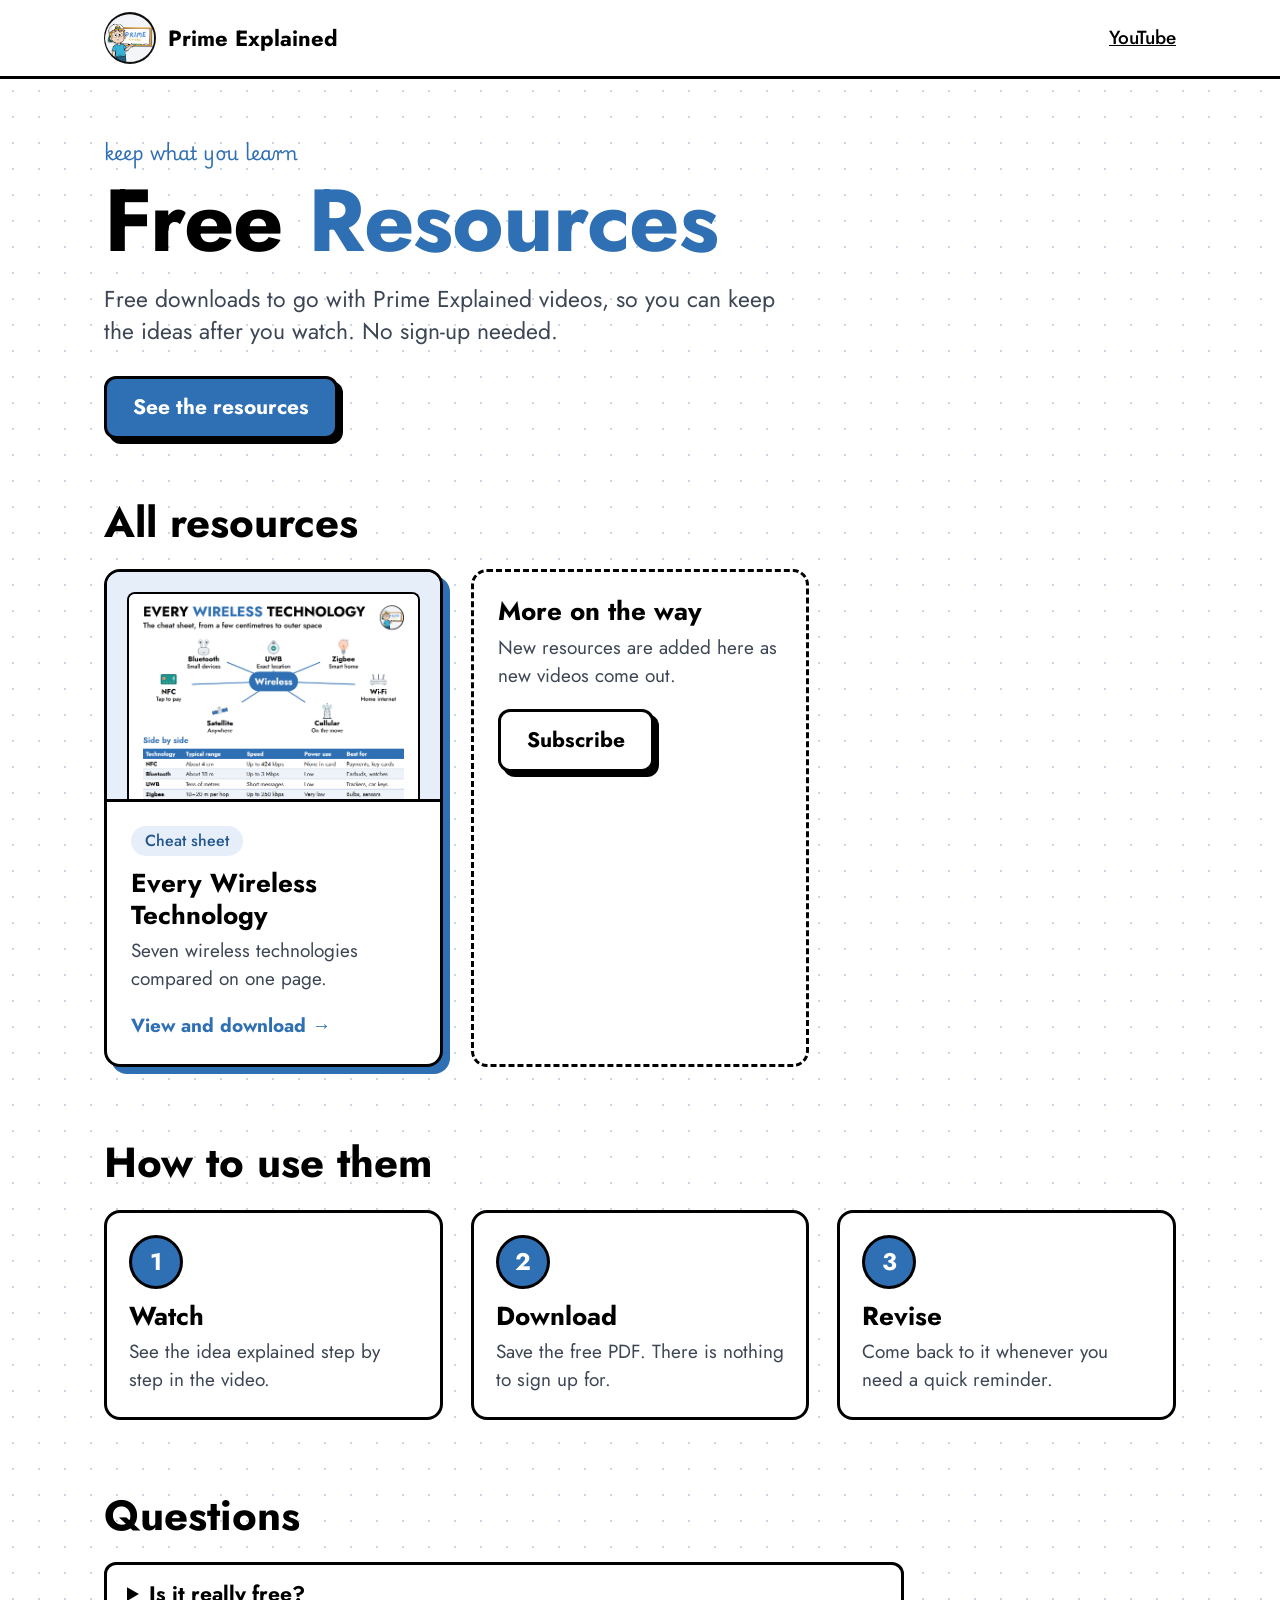
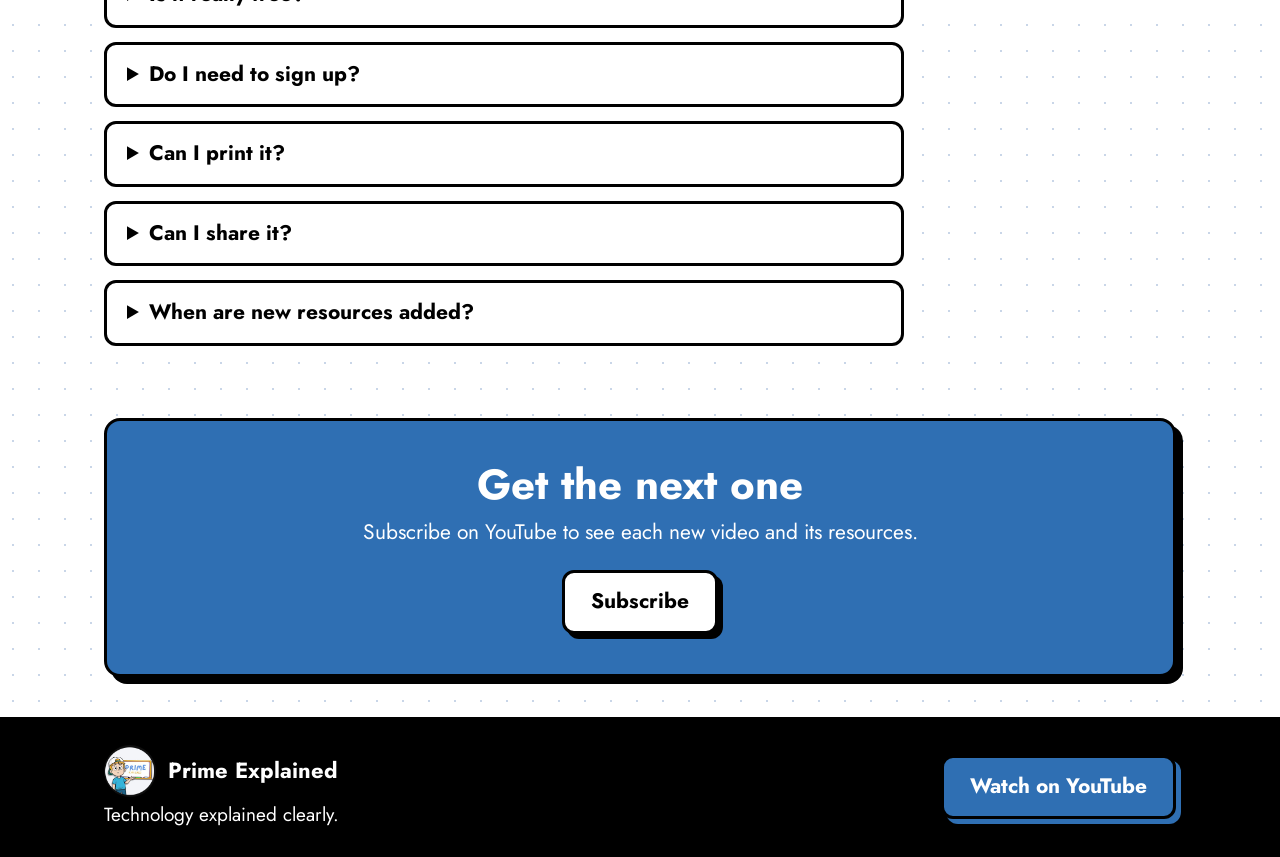
==== index.html @ 4dd576f8 "Remove the hero animation and its illustration Co-Authored-By: Claude Opus 5.5 <noreply@anthropic.co" ====
<!doctype html>
<html lang="en">
<head>
  <meta charset="utf-8">
  <meta name="viewport" content="width=device-width, initial-scale=1">
  <title>Prime Explained Free Resources</title>
  <meta name="description" content="Free resources from the Prime Explained YouTube channel. Download them with no sign-up.">
  <meta property="og:title" content="Prime Explained Free Resources">
  <meta property="og:description" content="Free downloads to go with every Prime Explained video. No sign-up needed.">
  <meta property="og:image" content="https://primeexplained.github.io/resources/assets/prime-explained.png">
  <link rel="preconnect" href="https://fonts.googleapis.com">
  <link rel="stylesheet" href="https://fonts.googleapis.com/css2?family=Jost:wght@400;500;700&family=Playwrite+US+Modern&display=swap">
  <link rel="icon" href="assets/prime-explained.png">
  <link rel="stylesheet" href="style.css?v=3">
</head>
<body>
  <div class="top"><div class="wrap">
    <a class="brand" href="./"><img src="assets/prime-explained.png" alt="">Prime Explained</a>
    <nav><a href="https://www.youtube.com/@theprimexplained">YouTube</a></nav>
  </div></div>

  <main class="wrap">
    <div class="hero">
      <div>
        <p class="hand">keep what you learn</p>
        <h1>Free <span>Resources</span></h1>
        <p class="lead">Free downloads to go with Prime Explained videos, so you can keep the ideas after you watch. No sign-up needed.</p>
        <a class="button" href="#resources">See the resources</a>
      </div>
    </div>

    <section id="resources">
      <h2>All resources</h2>
      <div class="grid">
        <a class="card feature" href="wireless/">
          <div class="thumb"><img src="assets/wireless-cheat-sheet.png" width="1240" height="1754" alt="Preview of the wireless technology cheat sheet"></div>
          <div class="body">
            <span class="tag">Cheat sheet</span>
            <h3>Every Wireless Technology</h3>
            <p>Seven wireless technologies compared on one page.</p>
            <span class="more">View and download &rarr;</span>
          </div>
        </a>
        <div class="card soon">
          <h3>More on the way</h3>
          <p>New resources are added here as new videos come out.</p>
          <a class="button plain" href="https://www.youtube.com/@theprimexplained?sub_confirmation=1">Subscribe</a>
        </div>
      </div>
    </section>

    <section>
      <h2>How to use them</h2>
      <ol class="steps">
        <li><h3>Watch</h3><p>See the idea explained step by step in the video.</p></li>
        <li><h3>Download</h3><p>Save the free PDF. There is nothing to sign up for.</p></li>
        <li><h3>Revise</h3><p>Come back to it whenever you need a quick reminder.</p></li>
      </ol>
    </section>

    <section>
      <h2>Questions</h2>
      <div class="faq">
        <details><summary>Is it really free?</summary><p>Yes. Every resource here is free to download.</p></details>
        <details><summary>Do I need to sign up?</summary><p>No. There is no account to create and no email address to give.</p></details>
        <details><summary>Can I print it?</summary><p>Yes. The PDFs are made to print on A4 paper.</p></details>
        <details><summary>Can I share it?</summary><p>Yes. Send the link to this page to anyone it could help.</p></details>
        <details><summary>When are new resources added?</summary><p>They are added here as new Prime Explained videos come out.</p></details>
      </div>
    </section>

    <section class="cta">
      <h2>Get the next one</h2>
      <p>Subscribe on YouTube to see each new video and its resources.</p>
      <a class="button plain" href="https://www.youtube.com/@theprimexplained?sub_confirmation=1">Subscribe</a>
    </section>
  </main>

  <footer><div class="wrap">
    <div>
      <a class="brand" href="./"><img src="assets/prime-explained.png" alt="">Prime Explained</a>
      <p>Technology explained clearly.</p>
    </div>
    <a class="button" href="https://www.youtube.com/@theprimexplained">Watch on YouTube</a>
  </div></footer>
</body>
</html>
---- style.css ----
:root {
  --blue: #2F6FB3;
  --blue-dark: #24578F;
  --blue-soft: #E6EFF9;
  --ink: #000000;
  --muted: #3D4654;
  --paper: #FFFFFF;
  --dot: #C9D6E8;
  --line: 3px solid var(--ink);
  --hand: "Playwrite US Modern", "Segoe Script", cursive;
}

* { box-sizing: border-box; }

html { scroll-behavior: smooth; }

body {
  margin: 0;
  color: var(--ink);
  background-color: var(--paper);
  background-image: radial-gradient(var(--dot) 1.5px, transparent 1.5px);
  background-size: 26px 26px;
  font-family: "Jost", "Futura", "Century Gothic", sans-serif;
  font-size: 19px;
  line-height: 1.5;
}

a:focus-visible { outline: 3px solid var(--blue); outline-offset: 3px; }

.wrap { max-width: 1120px; margin: 0 auto; padding: 0 24px; }

/* Header */
.top { background: var(--paper); border-bottom: var(--line); }
.top .wrap { display: flex; align-items: center; justify-content: space-between; gap: 16px; padding-top: 12px; padding-bottom: 12px; }
.brand { display: flex; align-items: center; gap: 12px; color: var(--ink); font-weight: 700; font-size: 22px; text-decoration: none; }
.brand img { width: 52px; height: 52px; border-radius: 50%; }
.top nav a { color: var(--ink); font-weight: 500; }

/* Buttons */
.button {
  display: inline-block;
  padding: 13px 26px;
  background: var(--blue);
  color: #FFFFFF;
  border: var(--line);
  border-radius: 12px;
  box-shadow: 5px 5px 0 var(--ink);
  font-weight: 700;
  font-size: 21px;
  text-decoration: none;
  transition: transform 0.12s ease, box-shadow 0.12s ease;
}
.button:hover { transform: translate(2px, 2px); box-shadow: 3px 3px 0 var(--ink); }
.button.plain { background: var(--paper); color: var(--ink); }

/* Type */
h1 { font-size: clamp(50px, 8vw, 88px); line-height: 1; margin: 0 0 18px; font-weight: 700; letter-spacing: -0.01em; }
h1 span { color: var(--blue); }
h2 { font-size: clamp(30px, 4.5vw, 42px); line-height: 1.15; margin: 0 0 22px; }
h3 { font-size: 26px; line-height: 1.2; margin: 0 0 6px; }
.lead { font-size: 23px; line-height: 1.4; color: var(--muted); margin: 0 0 28px; max-width: 30em; }
.hand { font-family: var(--hand); color: var(--blue); font-size: 19px; line-height: 1.7; margin: 0 0 10px; }
.note { color: var(--muted); font-size: 17px; margin: 14px 0 0; }

/* Hero */
.hero { padding: 56px 0 24px; }

/* Sections */
section { padding: 36px 0; }

.grid { display: grid; grid-template-columns: repeat(auto-fill, minmax(300px, 1fr)); gap: 28px; }

.card {
  background: var(--paper);
  border: var(--line);
  border-radius: 16px;
  box-shadow: 7px 7px 0 var(--blue);
}

.feature { display: flex; flex-direction: column; overflow: hidden; color: var(--ink); text-decoration: none; transition: transform 0.12s ease, box-shadow 0.12s ease; }
.feature:hover { transform: translate(2px, 2px); box-shadow: 5px 5px 0 var(--blue); }
.feature .thumb { background: var(--blue-soft); border-bottom: var(--line); padding: 20px 20px 0; overflow: hidden; height: 230px; }
.feature .thumb img { display: block; width: 100%; height: auto; border: 2px solid var(--ink); border-bottom: 0; border-radius: 8px 8px 0 0; }
.feature .body { flex: 1; padding: 24px; display: flex; flex-direction: column; align-items: flex-start; }
.feature .body p { margin: 0 0 18px; color: var(--muted); }
.more { margin-top: auto; font-weight: 700; color: var(--blue); }

.tag { display: inline-block; background: var(--blue-soft); color: var(--blue-dark); border-radius: 999px; padding: 3px 14px; font-weight: 500; font-size: 16px; margin-bottom: 12px; }

.soon { padding: 24px; box-shadow: none; border-style: dashed; display: flex; flex-direction: column; align-items: flex-start; }
.soon p { margin: 0 0 18px; color: var(--muted); }

.steps { display: grid; grid-template-columns: repeat(3, 1fr); gap: 28px; margin: 0; padding: 0; list-style: none; counter-reset: step; }
.steps li { counter-increment: step; padding: 22px; background: var(--paper); border: var(--line); border-radius: 16px; }
.steps li::before { content: counter(step); display: flex; align-items: center; justify-content: center; width: 48px; height: 48px; margin-bottom: 12px; border: var(--line); border-radius: 50%; background: var(--blue); color: #FFFFFF; font-weight: 700; font-size: 24px; }
.steps p { margin: 0; color: var(--muted); }


.faq { display: grid; gap: 14px; max-width: 800px; }
.faq details { background: var(--paper); border: var(--line); border-radius: 12px; }
.faq summary { padding: 14px 20px; font-weight: 700; font-size: 21px; cursor: pointer; }
.faq summary:focus-visible { outline: 3px solid var(--blue); outline-offset: 3px; border-radius: 10px; }
.faq p { margin: 0; padding: 0 20px 16px; color: var(--muted); }

.cta { margin: 36px 0 0; padding: 40px 28px; background: var(--blue); border: var(--line); border-radius: 16px; box-shadow: 7px 7px 0 var(--ink); color: #FFFFFF; text-align: center; }
.cta h2 { color: #FFFFFF; margin-bottom: 8px; }
.cta p { margin: 0 0 22px; font-size: 21px; }

/* Resource page */
.crumb { padding: 22px 0 0; margin: 0; font-size: 17px; }
.crumb a { color: var(--blue); font-weight: 500; }
.detail { display: grid; grid-template-columns: 1fr 1fr; gap: 48px; align-items: start; padding: 28px 0 36px; }
.detail h1 { font-size: clamp(44px, 6.5vw, 72px); }
.sheet { display: block; width: 100%; height: auto; padding: 0; overflow: hidden; }
.inside { margin: 32px 0 0; padding: 0; list-style: none; }
.inside li { padding: 11px 0 11px 40px; border-top: 2px solid var(--dot); position: relative; }
.inside li::before { content: "\2713"; position: absolute; left: 4px; top: 10px; color: var(--blue); font-weight: 700; font-size: 22px; }

.techs { display: grid; grid-template-columns: repeat(7, 1fr); gap: 16px; margin: 0; padding: 0; list-style: none; }
.techs li { background: var(--paper); border: var(--line); border-radius: 14px; padding: 14px 6px 10px; text-align: center; font-weight: 700; font-size: 18px; }
.techs img { display: block; width: 100%; height: 70px; object-fit: contain; margin-bottom: 8px; }

/* Footer */
footer { margin-top: 40px; background: var(--ink); color: #FFFFFF; }
footer .wrap { display: flex; align-items: center; justify-content: space-between; flex-wrap: wrap; gap: 20px; padding-top: 28px; padding-bottom: 28px; }
footer .brand { color: #FFFFFF; }
footer p { margin: 4px 0 0; }
footer .button { box-shadow: 5px 5px 0 var(--blue); }

@media (max-width: 860px) {
  .detail { grid-template-columns: 1fr; }
  .hero { padding-top: 36px; }
  .steps { grid-template-columns: 1fr; gap: 18px; }
  .techs { grid-template-columns: repeat(3, 1fr); }
}

@media (max-width: 600px) {
  .grid { grid-template-columns: 1fr; }
  .button { display: block; text-align: center; }
  .feature .button, .soon .button { width: 100%; }
  footer .button { width: 100%; }
}

@media (prefers-reduced-motion: reduce) {
  html { scroll-behavior: auto; }
  .button, .feature { transition: none; }
}
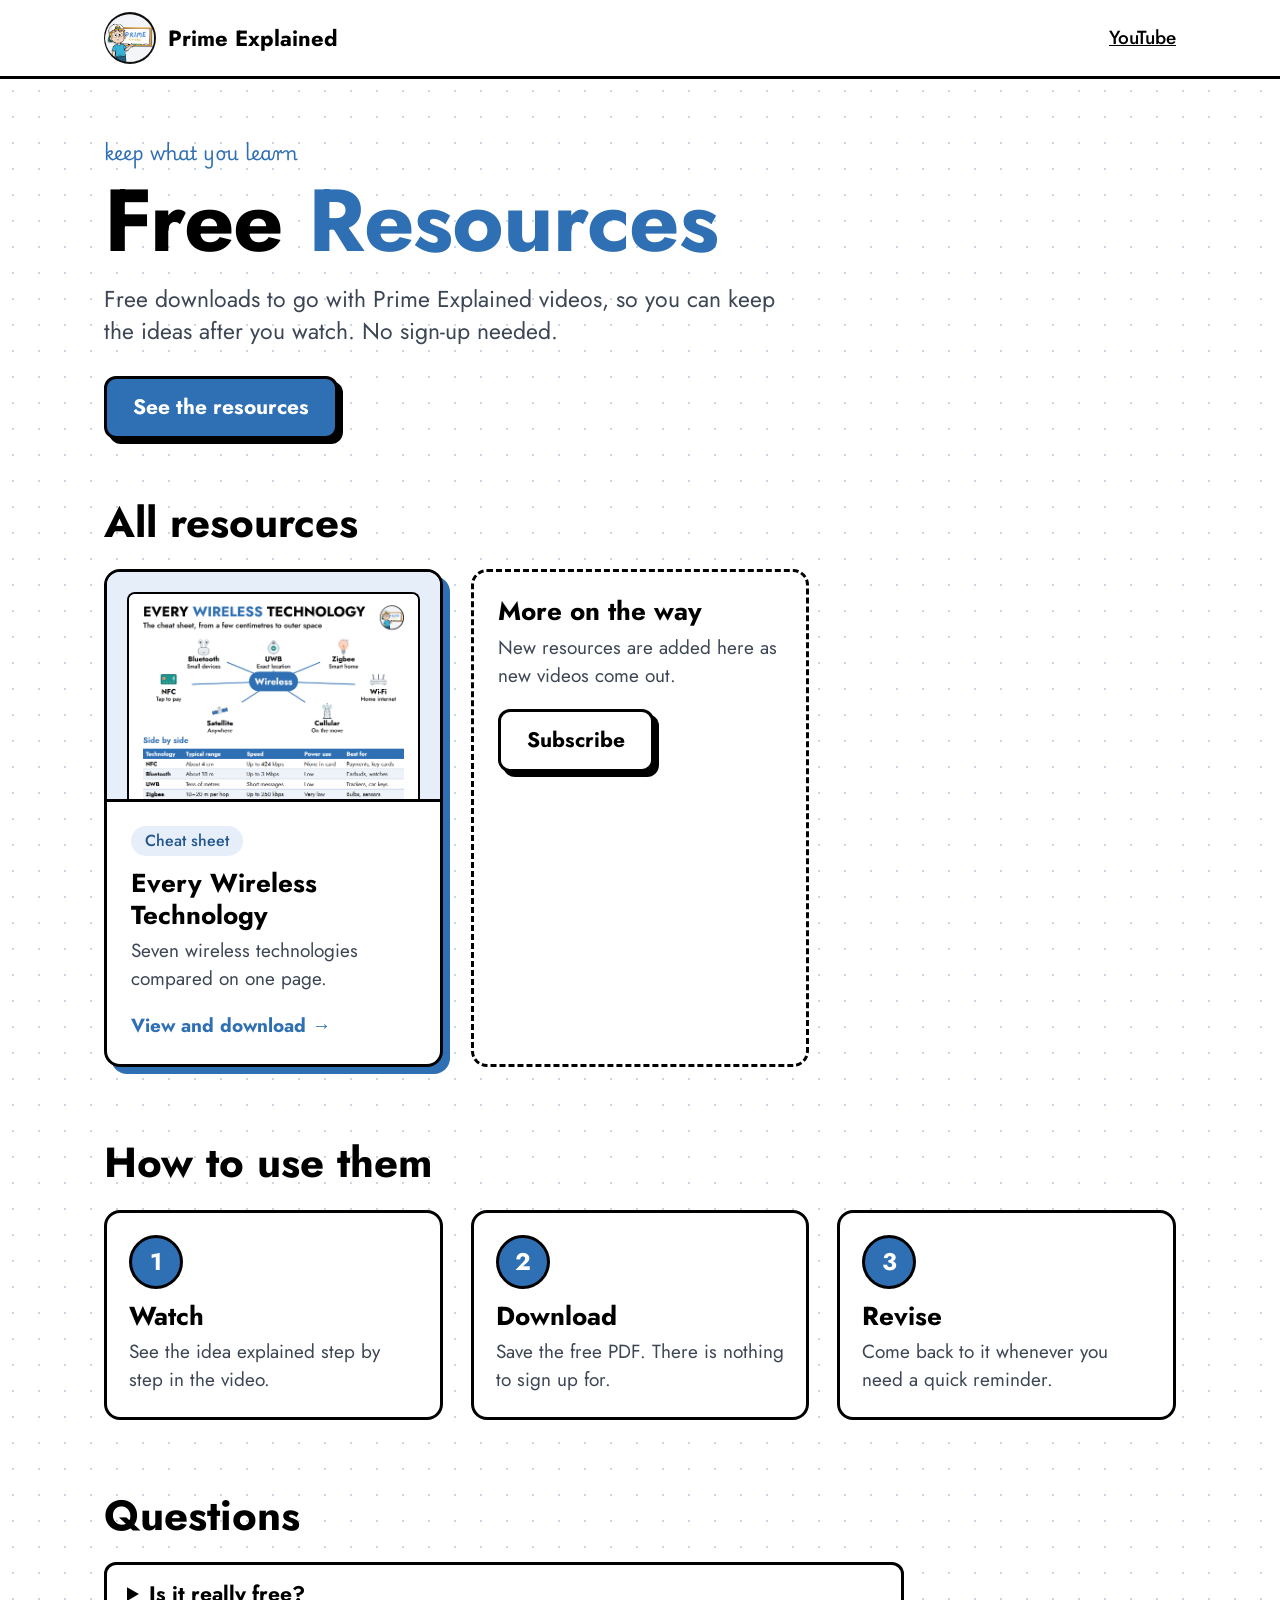
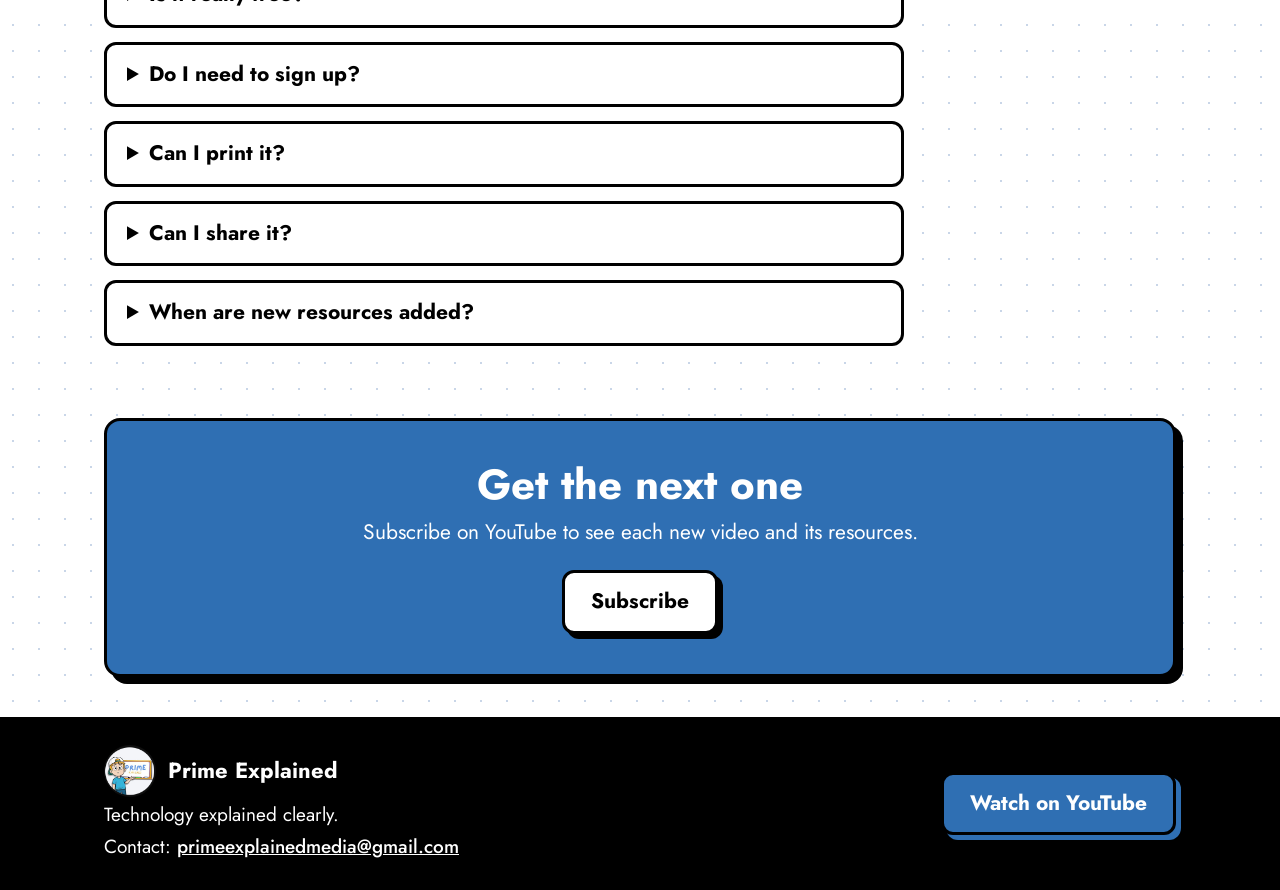
==== commit 6c843fa6: "Add a contact email to the footer Co-Authored-By: Claude Opus 5.5 <noreply@anthropic.com>" ====
--- a/index.html
+++ b/index.html
@@ -11,7 +11,7 @@
   <link rel="preconnect" href="https://fonts.googleapis.com">
   <link rel="stylesheet" href="https://fonts.googleapis.com/css2?family=Jost:wght@400;500;700&family=Playwrite+US+Modern&display=swap">
   <link rel="icon" href="assets/prime-explained.png">
-  <link rel="stylesheet" href="style.css?v=3">
+  <link rel="stylesheet" href="style.css?v=4">
 </head>
 <body>
   <div class="top"><div class="wrap">
@@ -80,8 +80,10 @@
     <div>
       <a class="brand" href="./"><img src="assets/prime-explained.png" alt="">Prime Explained</a>
       <p>Technology explained clearly.</p>
+      <p>Contact: <a class="contact" data-user="primeexplainedmedia" data-domain="gmail.com">primeexplainedmedia [at] gmail.com</a></p>
     </div>
     <a class="button" href="https://www.youtube.com/@theprimexplained">Watch on YouTube</a>
   </div></footer>
+  <script src="contact.js"></script>
 </body>
 </html>
--- a/style.css
+++ b/style.css
@@ -125,6 +125,7 @@
 footer .wrap { display: flex; align-items: center; justify-content: space-between; flex-wrap: wrap; gap: 20px; padding-top: 28px; padding-bottom: 28px; }
 footer .brand { color: #FFFFFF; }
 footer p { margin: 4px 0 0; }
+footer .contact { color: #FFFFFF; font-weight: 500; overflow-wrap: anywhere; }
 footer .button { box-shadow: 5px 5px 0 var(--blue); }
 
 @media (max-width: 860px) {
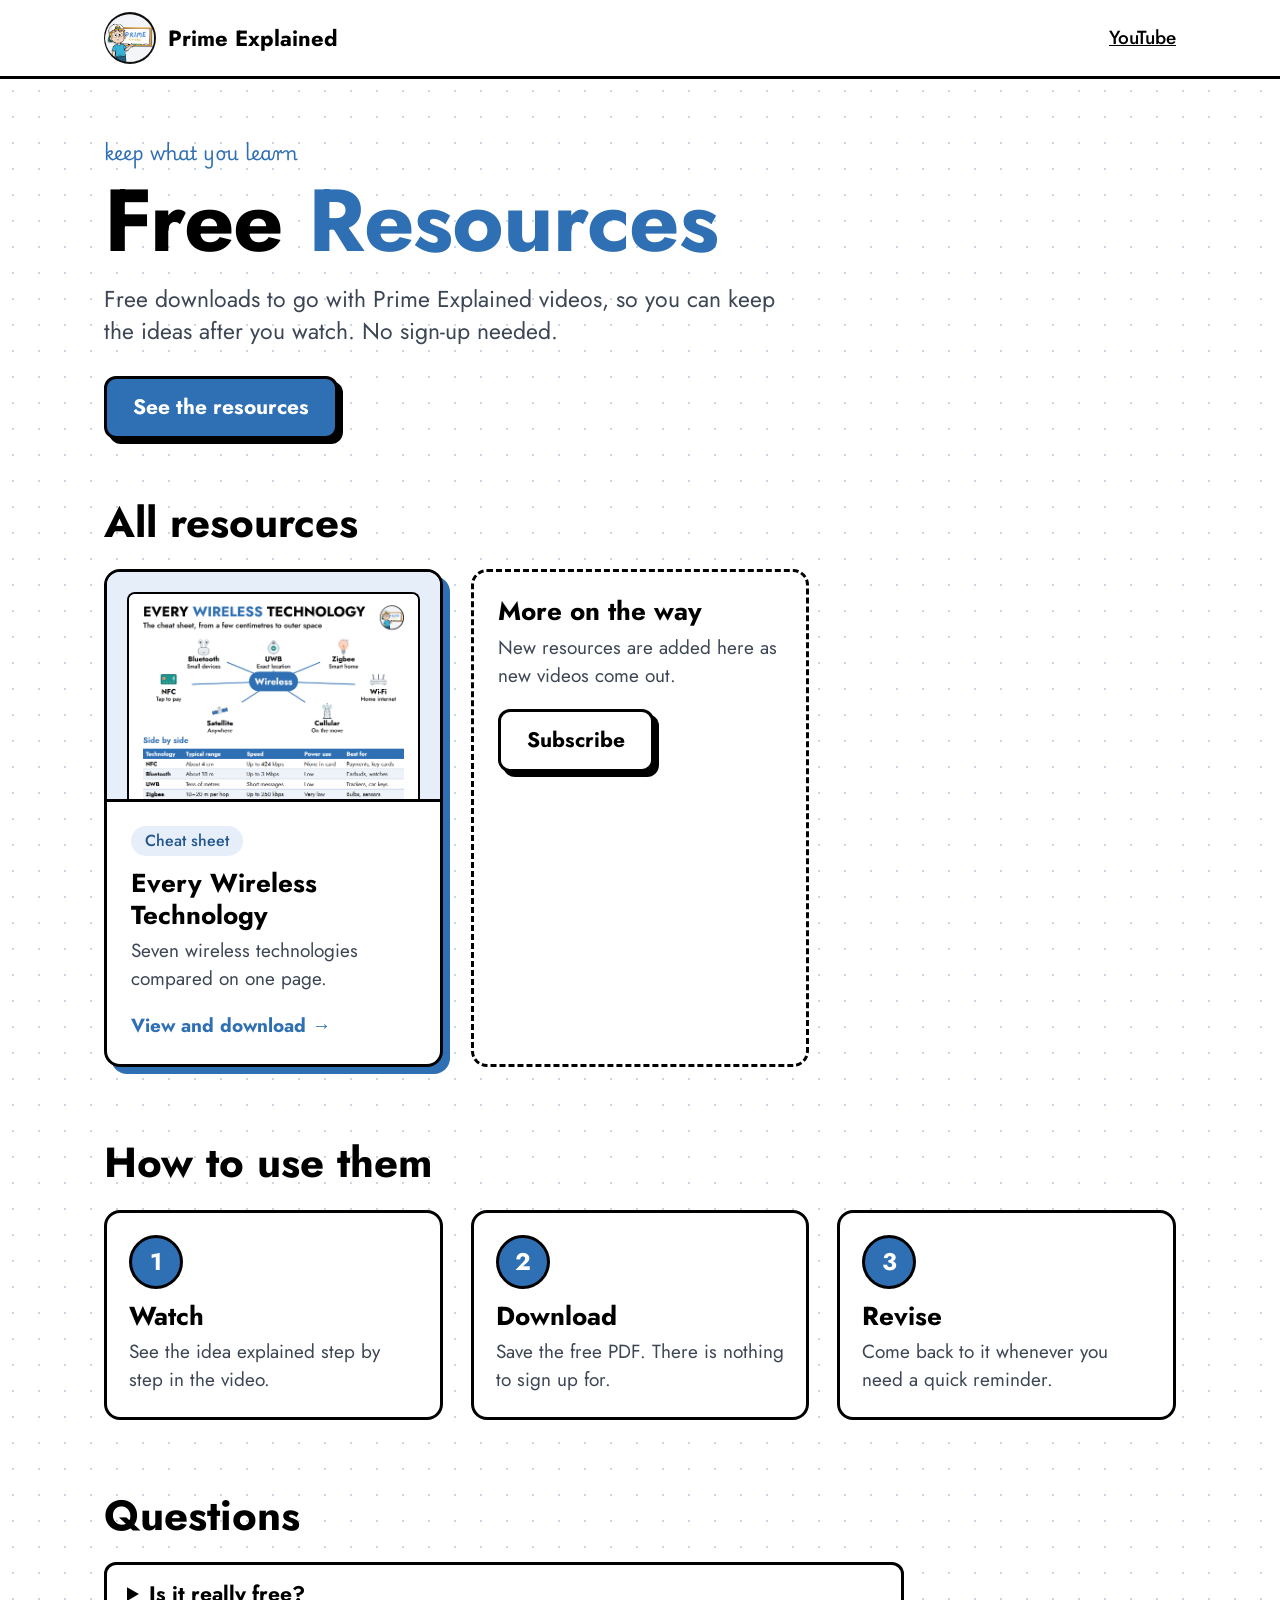
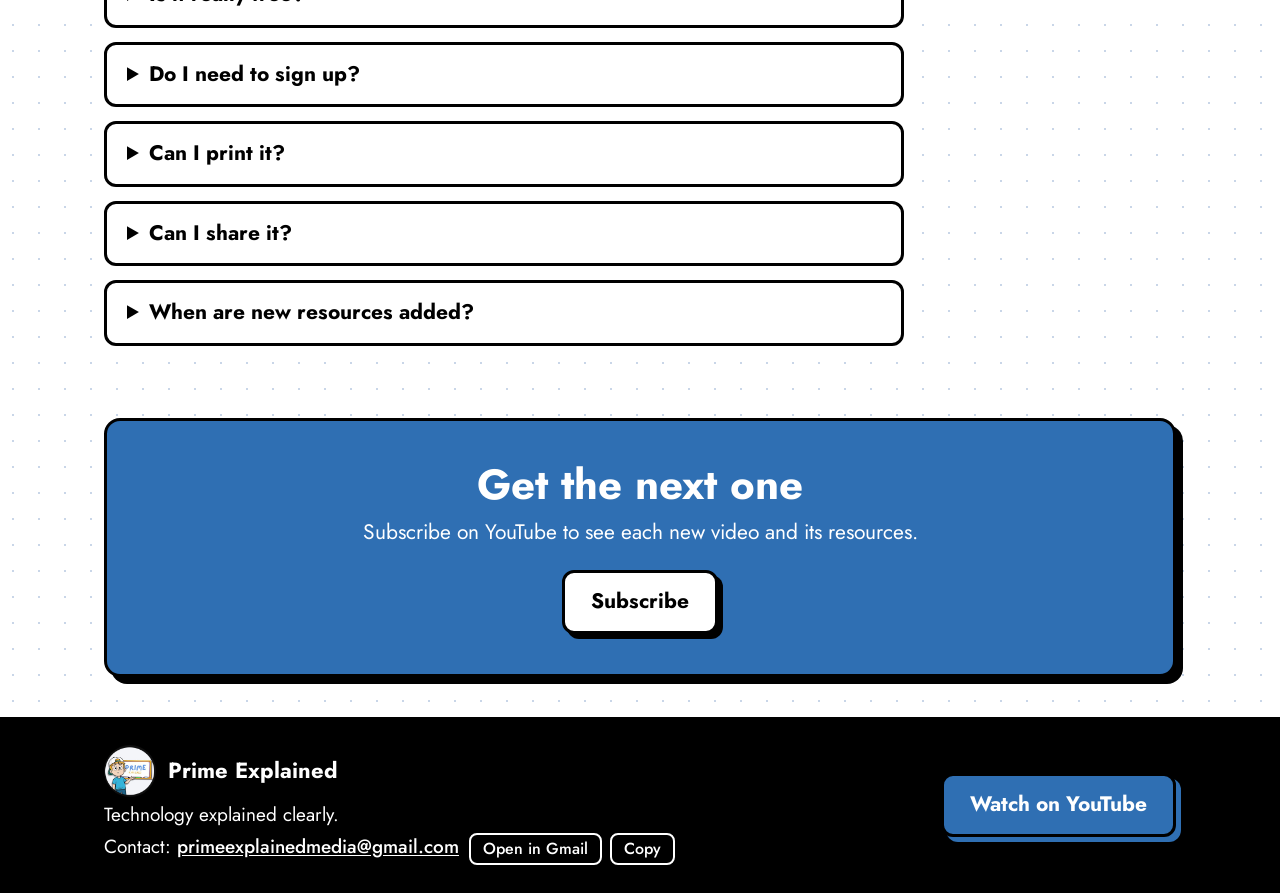
==== commit e96aa2c4: "Add Gmail and Copy options beside the contact email Co-Authored-By: Claude Opus 5.5 <noreply@anthrop" ====
--- a/index.html
+++ b/index.html
@@ -11,7 +11,7 @@
   <link rel="preconnect" href="https://fonts.googleapis.com">
   <link rel="stylesheet" href="https://fonts.googleapis.com/css2?family=Jost:wght@400;500;700&family=Playwrite+US+Modern&display=swap">
   <link rel="icon" href="assets/prime-explained.png">
-  <link rel="stylesheet" href="style.css?v=4">
+  <link rel="stylesheet" href="style.css?v=5">
 </head>
 <body>
   <div class="top"><div class="wrap">
@@ -84,6 +84,6 @@
     </div>
     <a class="button" href="https://www.youtube.com/@theprimexplained">Watch on YouTube</a>
   </div></footer>
-  <script src="contact.js"></script>
+  <script src="contact.js?v=2"></script>
 </body>
 </html>
--- a/style.css
+++ b/style.css
@@ -146,3 +146,12 @@
   html { scroll-behavior: auto; }
   .button, .feature { transition: none; }
 }
+
+.contact-actions { display: inline-flex; flex-wrap: wrap; gap: 8px; margin-left: 10px; vertical-align: middle; }
+.contact-action { padding: 2px 12px; background: transparent; color: #FFFFFF; border: 2px solid #FFFFFF; border-radius: 8px; font: 500 16px/1.5 "Jost", sans-serif; text-decoration: none; cursor: pointer; }
+.contact-action:hover { background: #FFFFFF; color: var(--ink); }
+.contact-action:focus-visible { outline: 3px solid var(--blue); outline-offset: 3px; }
+
+@media (max-width: 600px) {
+  .contact-actions { display: flex; margin: 8px 0 0; }
+}
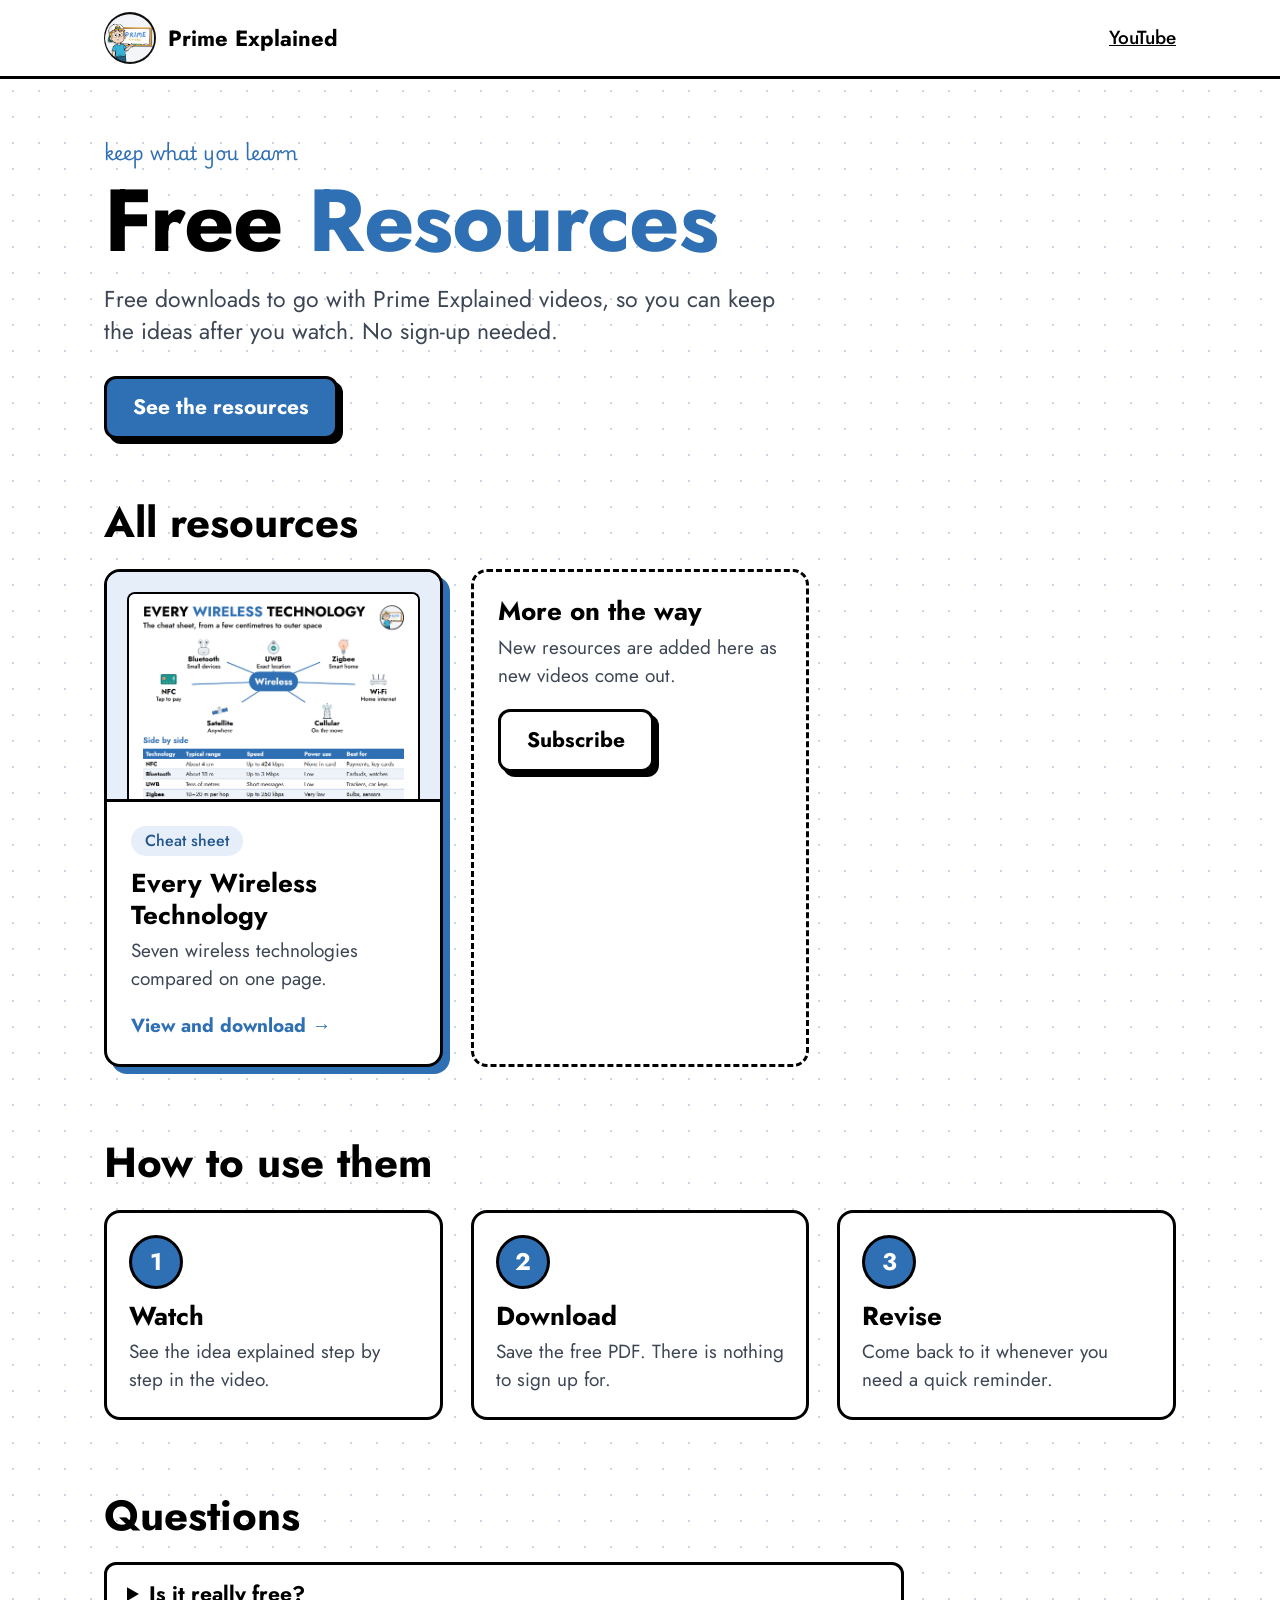
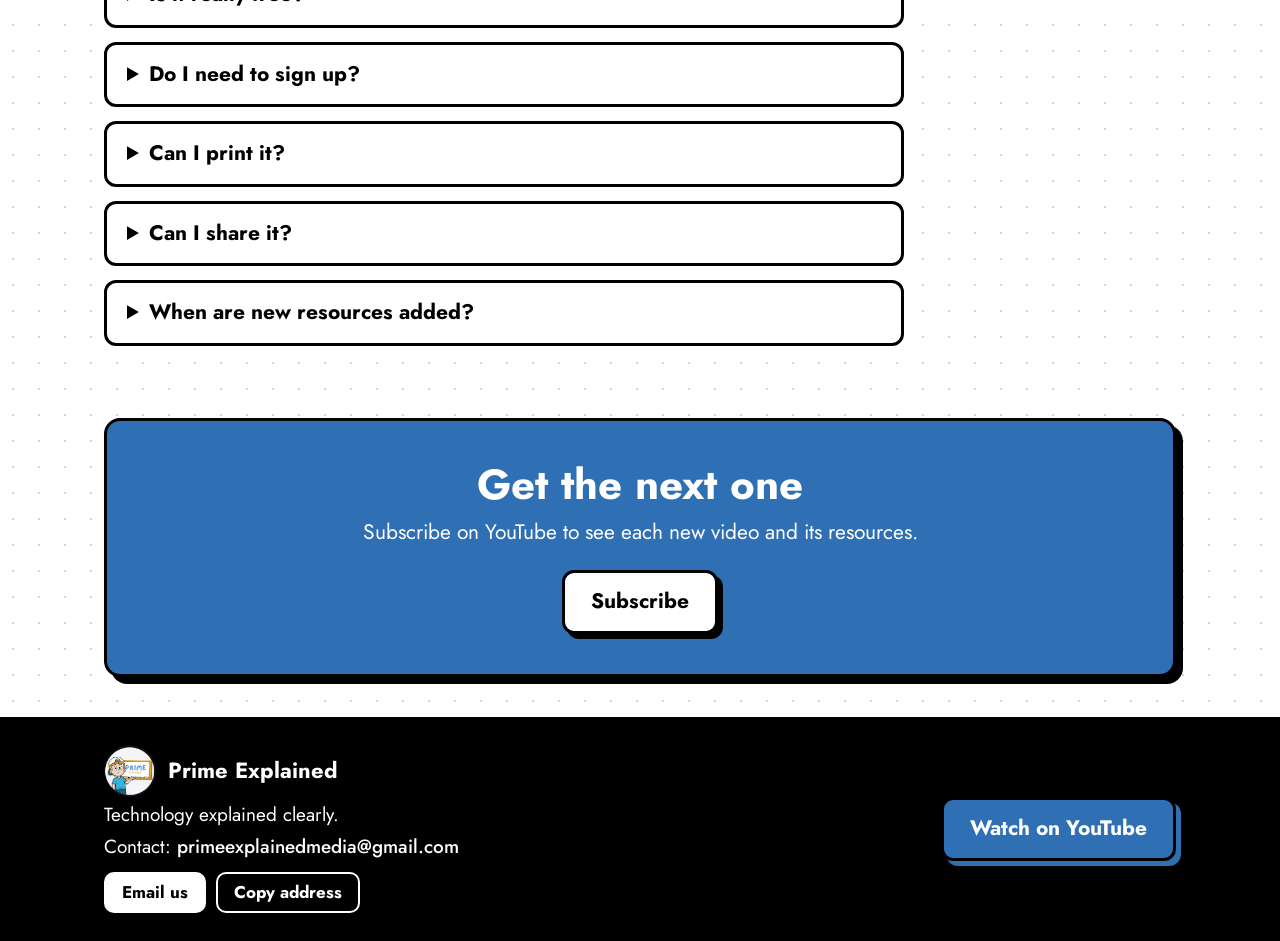
==== commit b21bddd0: "Replace the contact link with Email us and Copy buttons Co-Authored-By: Claude Opus 5.5 <noreply@ant" ====
--- a/index.html
+++ b/index.html
@@ -11,7 +11,7 @@
   <link rel="preconnect" href="https://fonts.googleapis.com">
   <link rel="stylesheet" href="https://fonts.googleapis.com/css2?family=Jost:wght@400;500;700&family=Playwrite+US+Modern&display=swap">
   <link rel="icon" href="assets/prime-explained.png">
-  <link rel="stylesheet" href="style.css?v=5">
+  <link rel="stylesheet" href="style.css?v=6">
 </head>
 <body>
   <div class="top"><div class="wrap">
@@ -80,10 +80,10 @@
     <div>
       <a class="brand" href="./"><img src="assets/prime-explained.png" alt="">Prime Explained</a>
       <p>Technology explained clearly.</p>
-      <p>Contact: <a class="contact" data-user="primeexplainedmedia" data-domain="gmail.com">primeexplainedmedia [at] gmail.com</a></p>
+      <p>Contact: <span class="contact" data-user="primeexplainedmedia" data-domain="gmail.com">primeexplainedmedia [at] gmail.com</span></p>
     </div>
     <a class="button" href="https://www.youtube.com/@theprimexplained">Watch on YouTube</a>
   </div></footer>
-  <script src="contact.js?v=2"></script>
+  <script src="contact.js?v=3"></script>
 </body>
 </html>
--- a/style.css
+++ b/style.css
@@ -147,11 +147,8 @@
   .button, .feature { transition: none; }
 }
 
-.contact-actions { display: inline-flex; flex-wrap: wrap; gap: 8px; margin-left: 10px; vertical-align: middle; }
-.contact-action { padding: 2px 12px; background: transparent; color: #FFFFFF; border: 2px solid #FFFFFF; border-radius: 8px; font: 500 16px/1.5 "Jost", sans-serif; text-decoration: none; cursor: pointer; }
-.contact-action:hover { background: #FFFFFF; color: var(--ink); }
-.contact-action:focus-visible { outline: 3px solid var(--blue); outline-offset: 3px; }
-
-@media (max-width: 600px) {
-  .contact-actions { display: flex; margin: 8px 0 0; }
-}
+.contact-actions { display: flex; flex-wrap: wrap; gap: 10px; margin-top: 10px; }
+.contact-action { padding: 6px 16px; background: transparent; color: #FFFFFF; border: 2px solid #FFFFFF; border-radius: 10px; font: 700 17px/1.5 "Jost", sans-serif; text-decoration: none; cursor: pointer; }
+.contact-action.main { background: #FFFFFF; color: var(--ink); }
+.contact-action:hover { background: var(--blue); border-color: var(--blue); color: #FFFFFF; }
+.contact-action:focus-visible { outline: 3px solid #FFFFFF; outline-offset: 3px; }
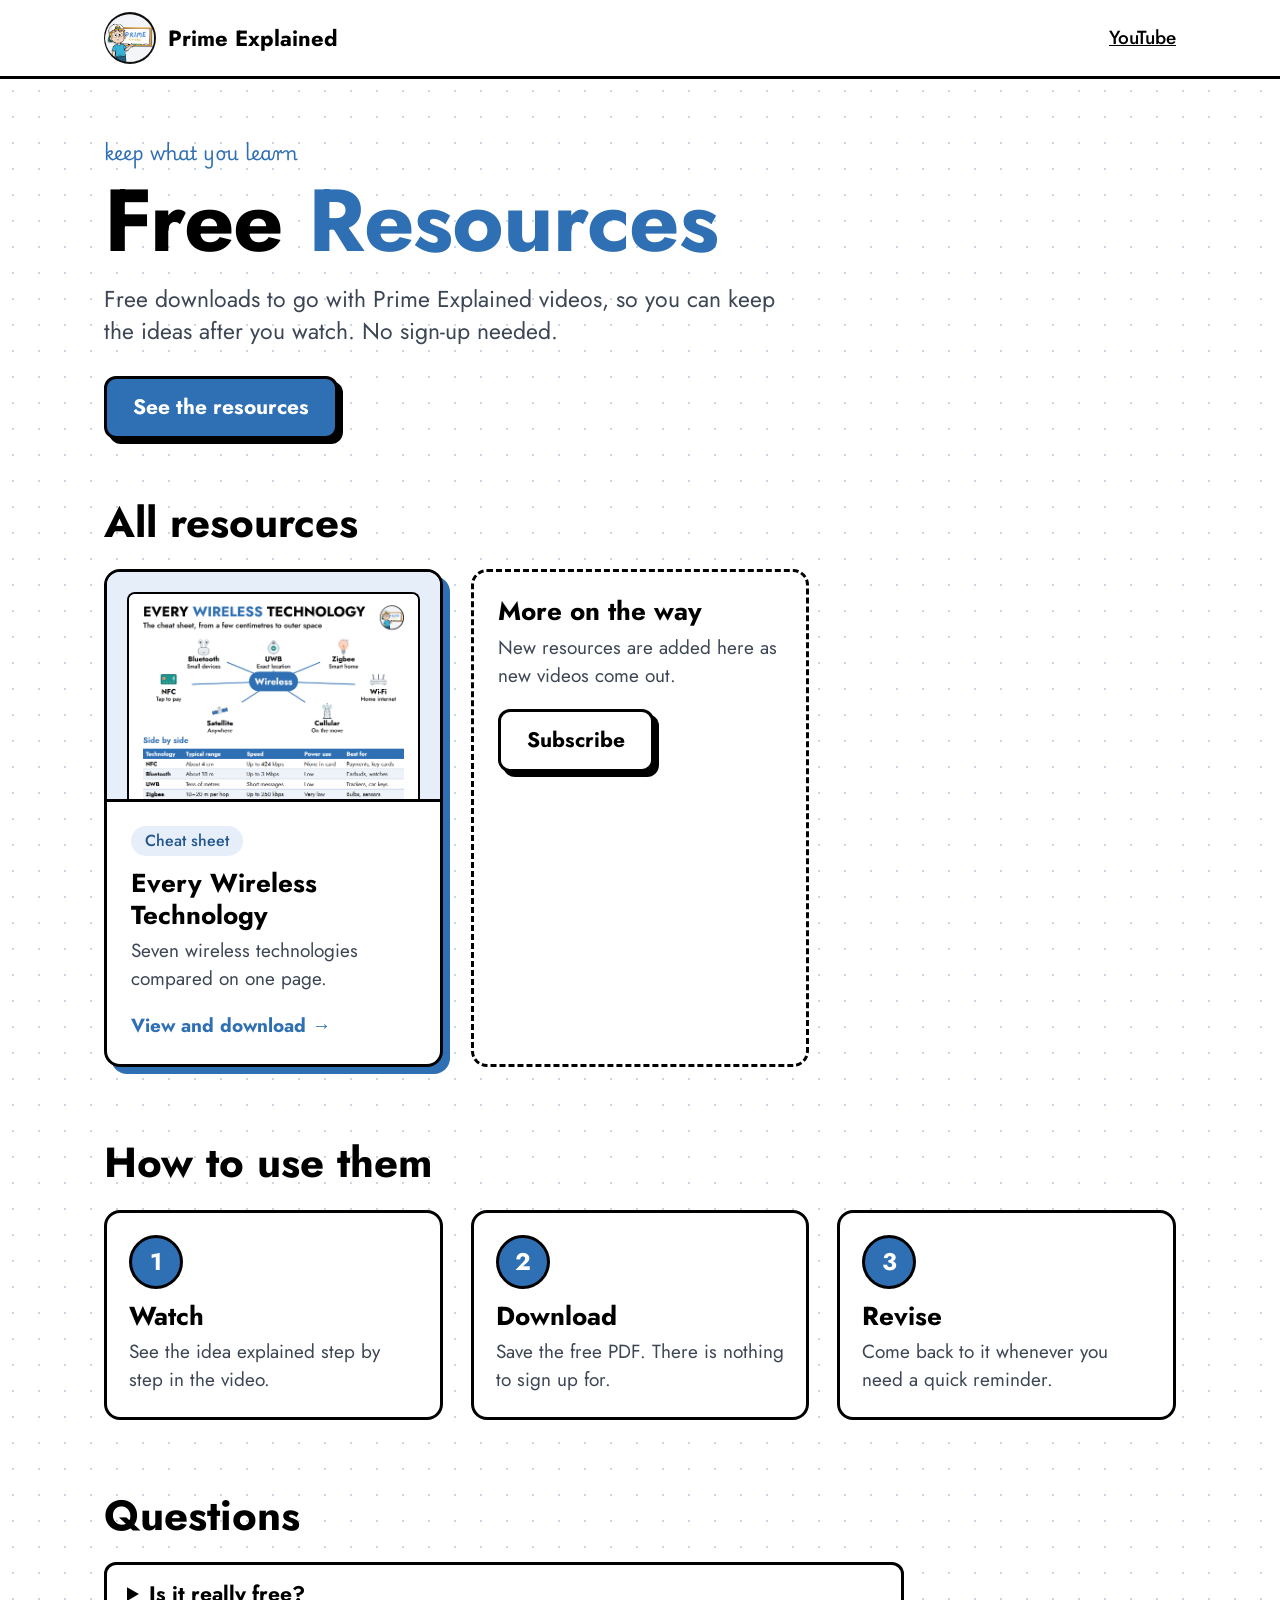
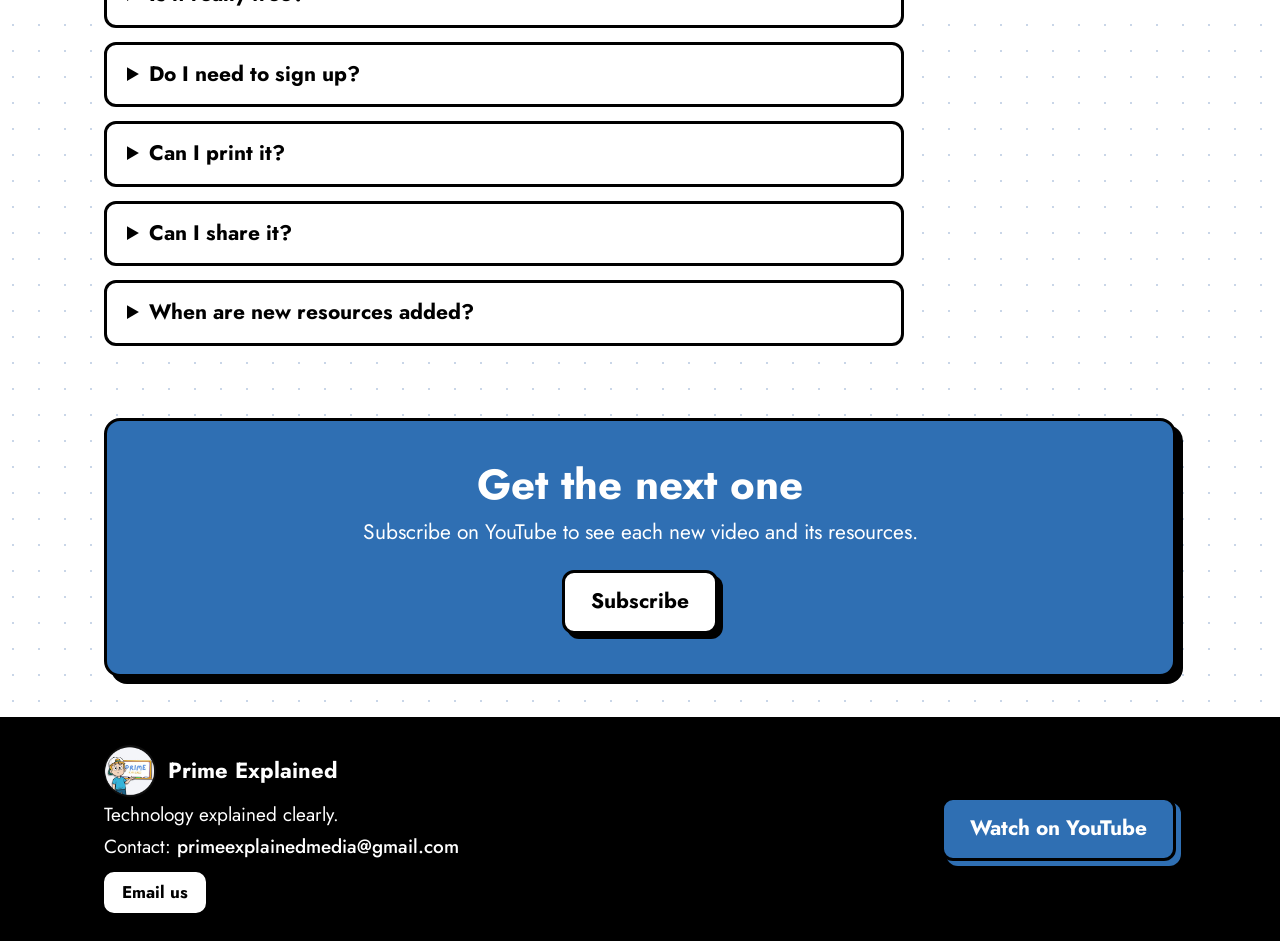
==== commit ebe4fe43: "Remove the Copy address button Co-Authored-By: Claude Opus 5.5 <noreply@anthropic.com>" ====
--- a/index.html
+++ b/index.html
@@ -84,6 +84,6 @@
     </div>
     <a class="button" href="https://www.youtube.com/@theprimexplained">Watch on YouTube</a>
   </div></footer>
-  <script src="contact.js?v=3"></script>
+  <script src="contact.js?v=4"></script>
 </body>
 </html>
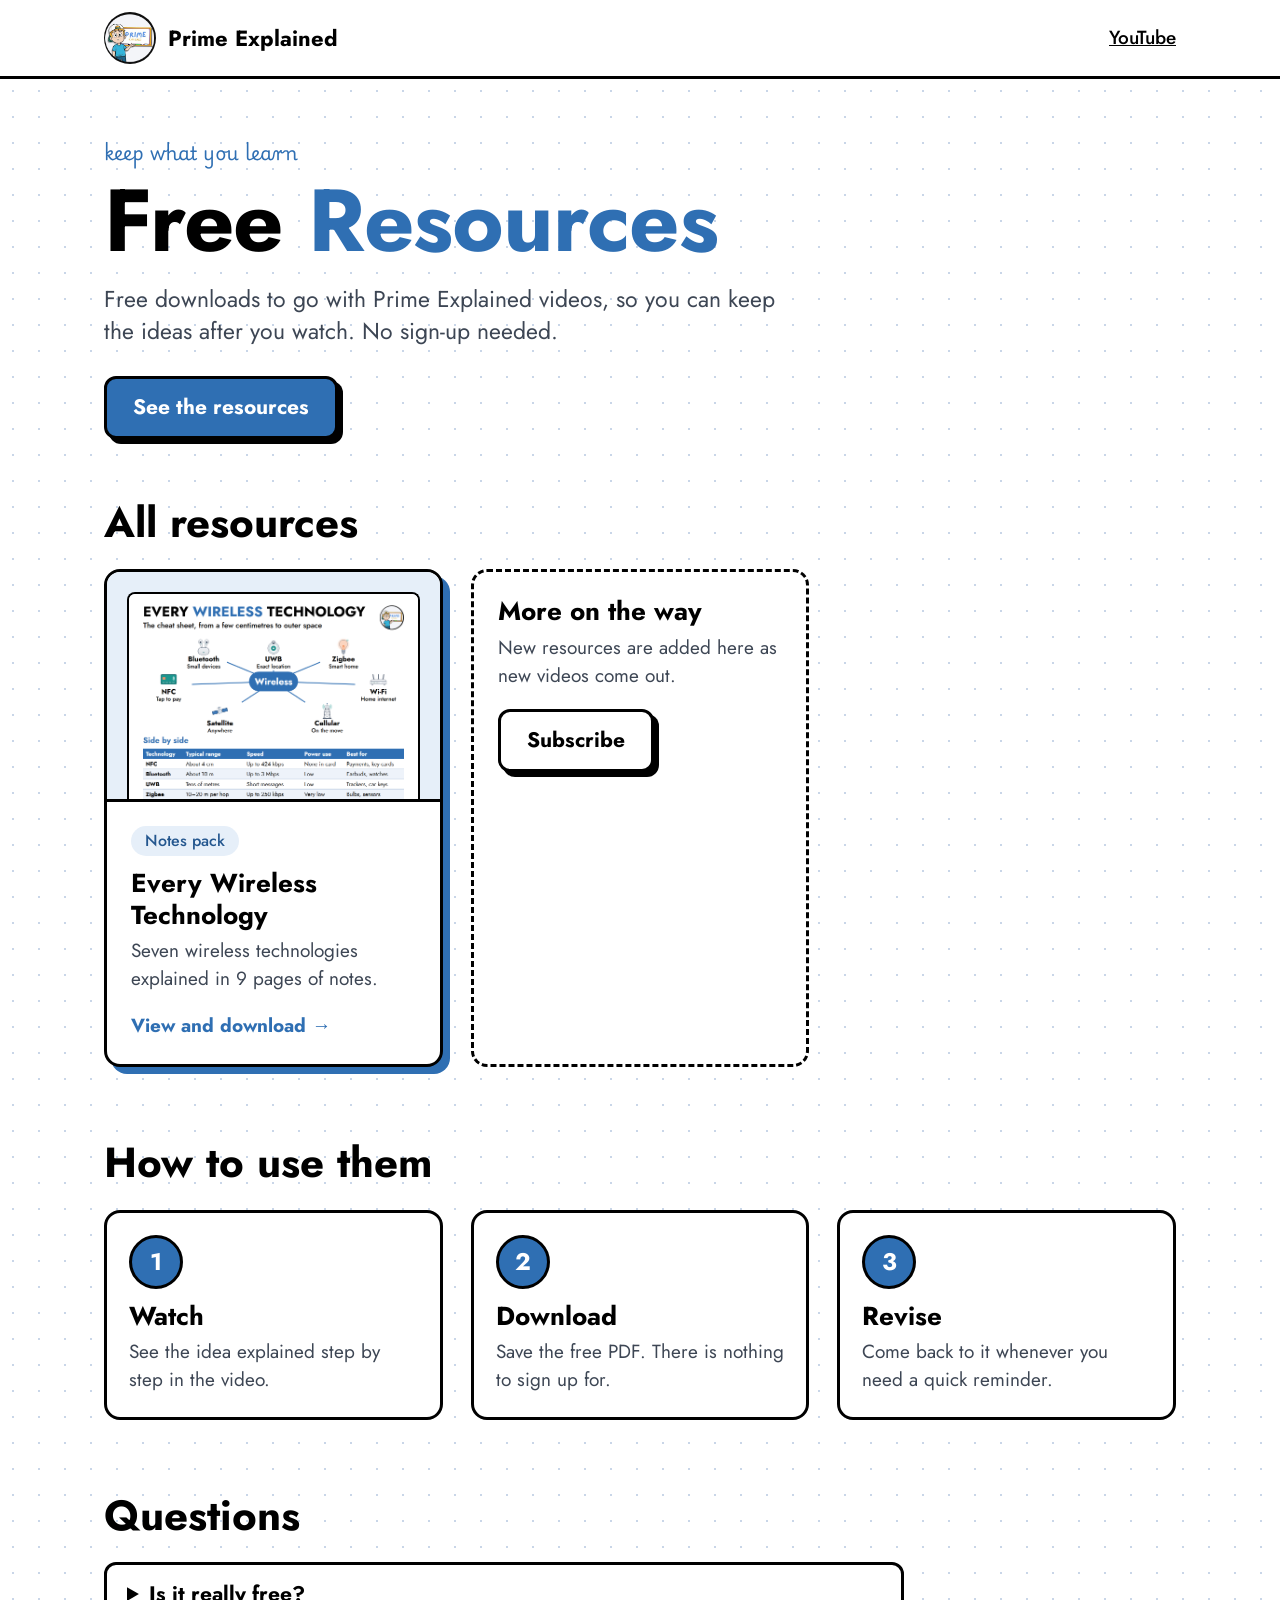
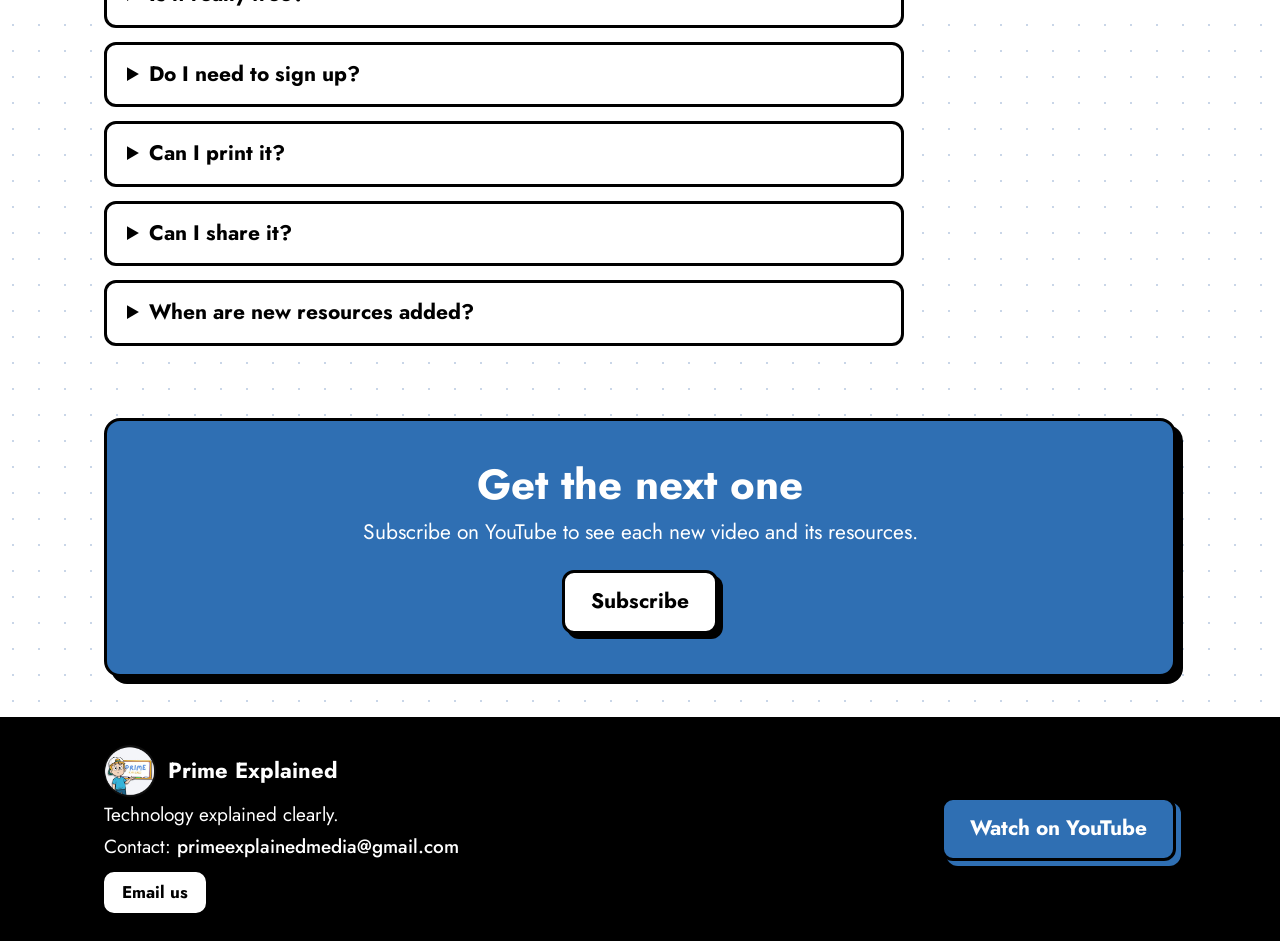
==== commit 73943624: "Add the 9-page wireless notes pack Co-Authored-By: Claude Opus 5.5 <noreply@anthropic.com>" ====
--- a/index.html
+++ b/index.html
@@ -33,11 +33,11 @@
       <h2>All resources</h2>
       <div class="grid">
         <a class="card feature" href="wireless/">
-          <div class="thumb"><img src="assets/wireless-cheat-sheet.png" width="1240" height="1754" alt="Preview of the wireless technology cheat sheet"></div>
+          <div class="thumb"><img src="assets/wireless-cheat-sheet.png" width="1240" height="1754" alt="Preview of the wireless technology notes pack"></div>
           <div class="body">
-            <span class="tag">Cheat sheet</span>
+            <span class="tag">Notes pack</span>
             <h3>Every Wireless Technology</h3>
-            <p>Seven wireless technologies compared on one page.</p>
+            <p>Seven wireless technologies explained in 9 pages of notes.</p>
             <span class="more">View and download &rarr;</span>
           </div>
         </a>
